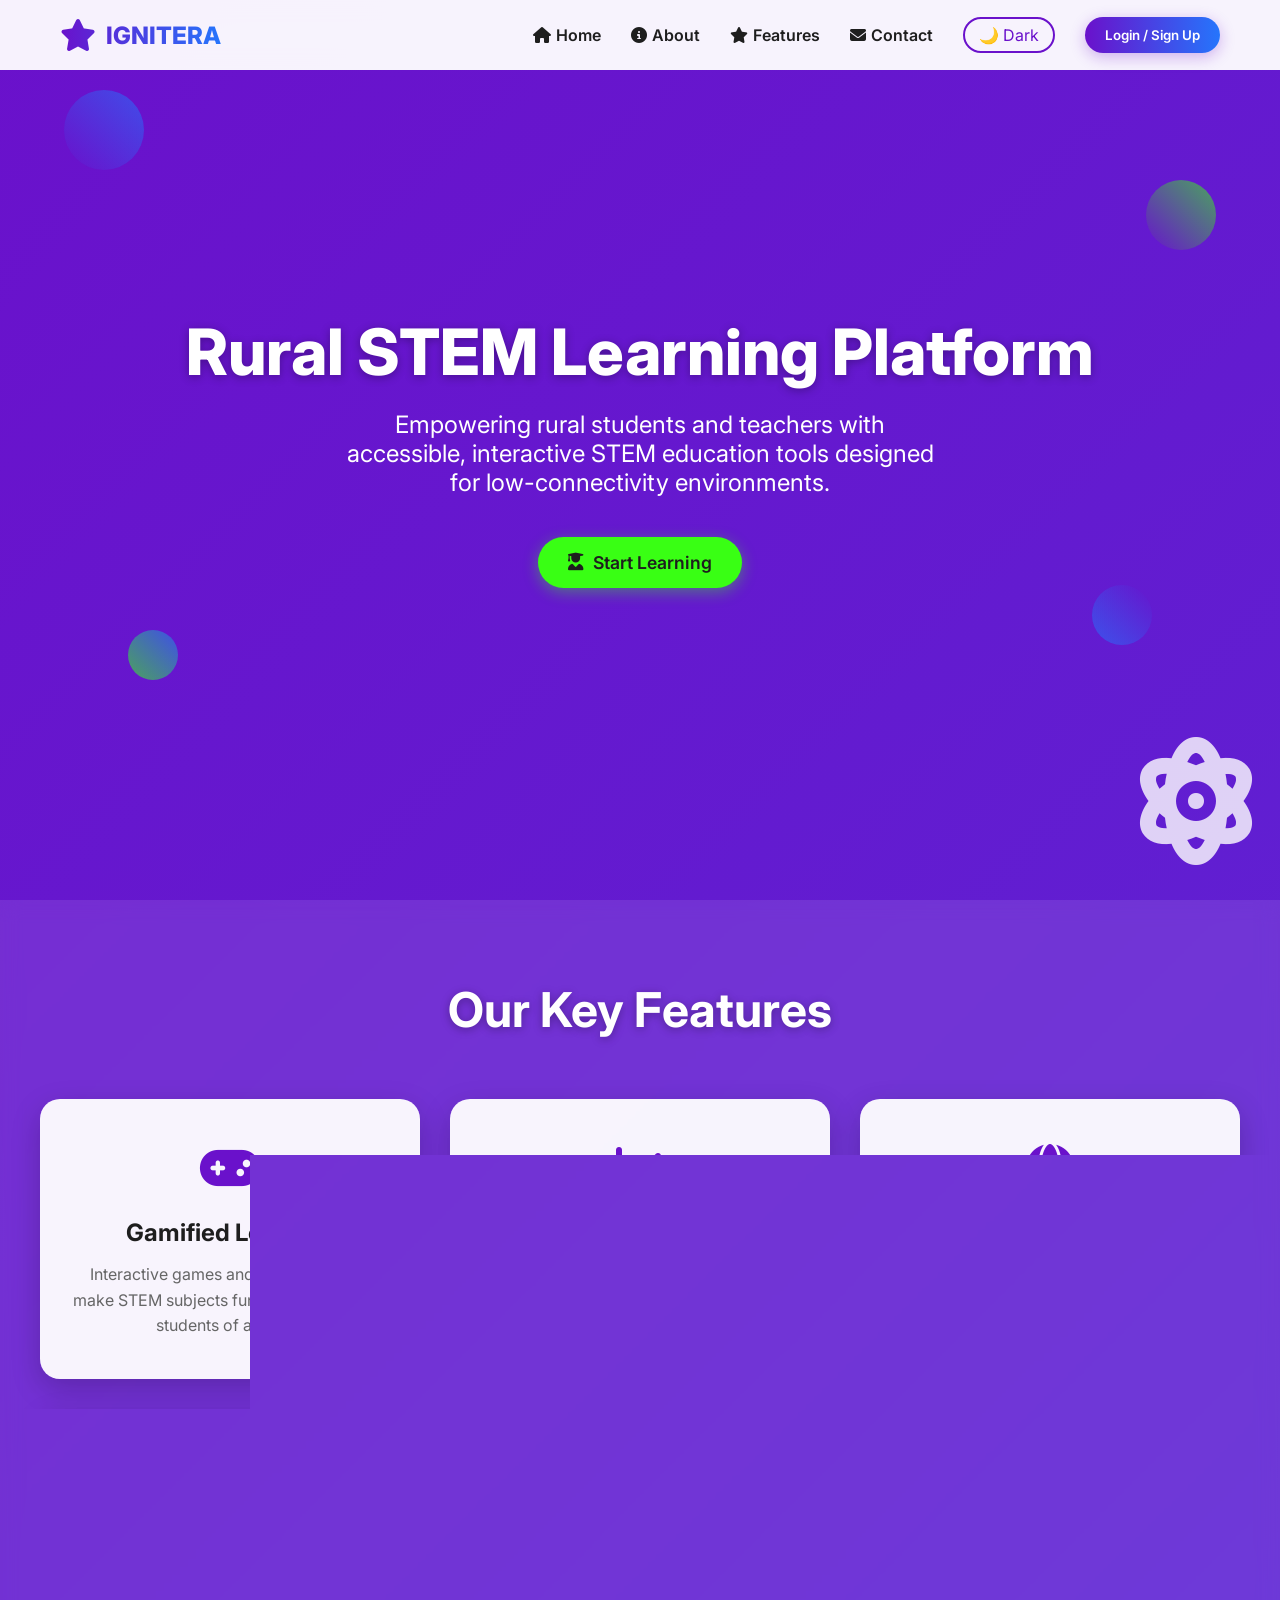
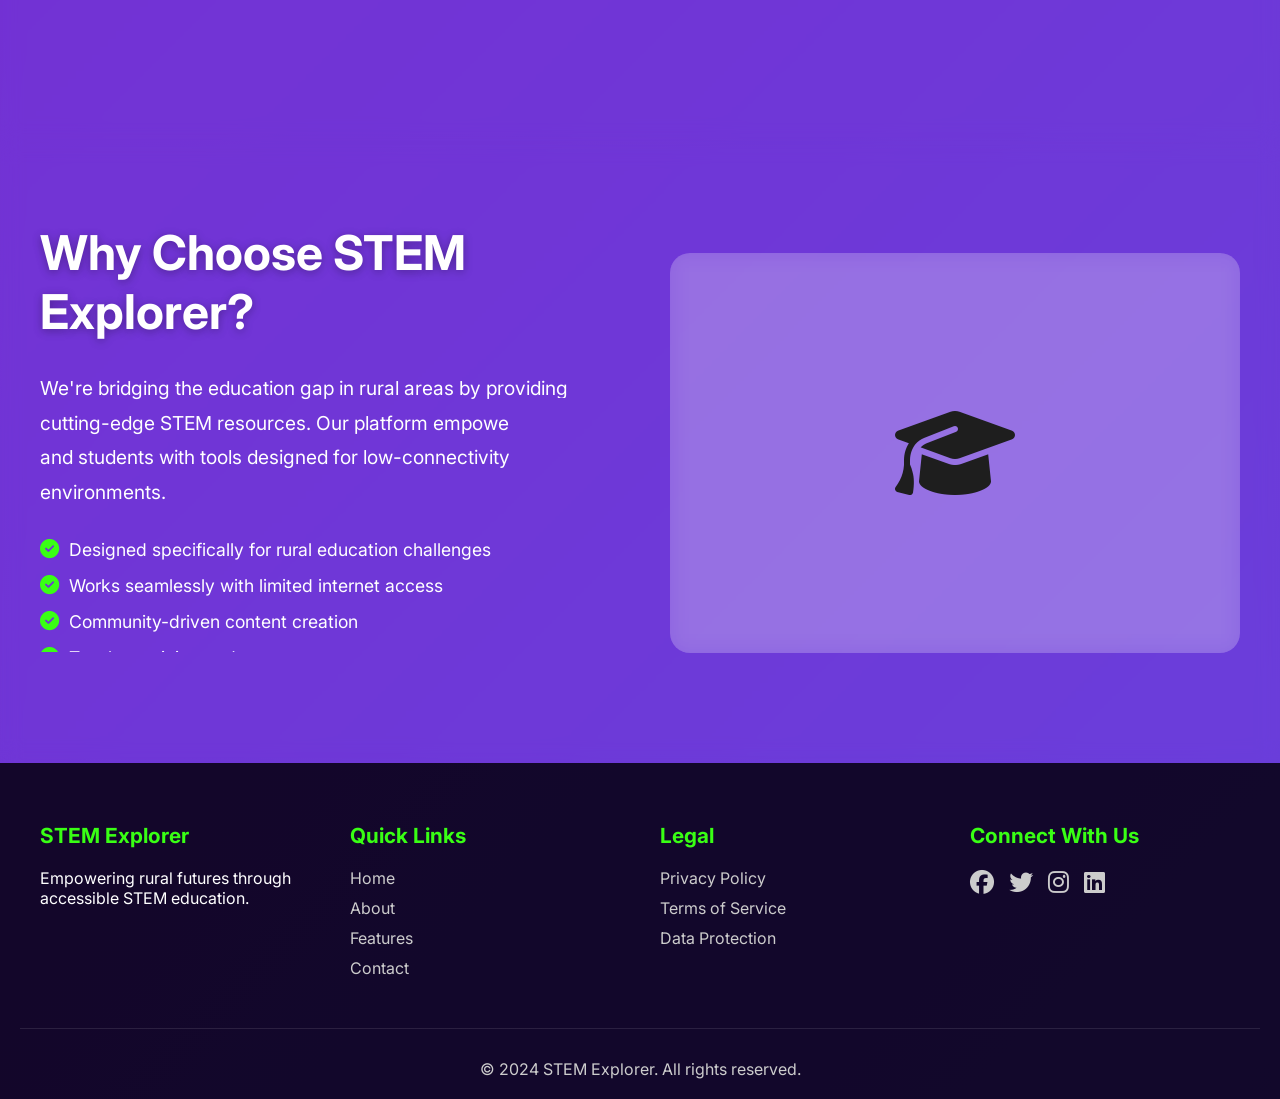
==== index.html @ f018b22e "Add dark mode toggle functionality to index.html" ====
<!DOCTYPE html>
<html lang="en">
<head>
    <meta charset="UTF-8">
    <meta name="viewport" content="width=device-width, initial-scale=1.0">
    <title>STEM Explorer | Rural STEM Learning Platform</title>
    <link rel="stylesheet" href="https://cdnjs.cloudflare.com/ajax/libs/font-awesome/6.4.0/css/all.min.css">
    <link href="https://fonts.googleapis.com/css2?family=Inter:wght@300;400;600;700;800&display=swap" rel="stylesheet">
    <style>
        * {
            margin: 0;
            padding: 0;
            box-sizing: border-box;
            font-family: 'Inter', sans-serif;
        }
        
        body {
            background: linear-gradient(135deg, #6A11CB 0%, #2575FC 100%);
            background-size: 400% 400%;
            animation: gradient 15s ease infinite;
            color: #1E1E1E;
            overflow-x: hidden;
        }
        
        @keyframes gradient {
            0%, 100% { background-position: 0% 50%; }
            50% { background-position: 100% 50%; }
        }
        
        /* Navbar Styles */
        .navbar {
            position: fixed;
            top: 0;
            width: 100%;
            background: rgba(255, 255, 255, 0.95);
            backdrop-filter: blur(12px);
            box-shadow: 0 4px 6px -1px rgba(0, 0, 0, 0.1);
            z-index: 1000;
            transition: all 0.3s ease;
        }
        
        .navbar-content {
            max-width: 1200px;
            margin: 0 auto;
            padding: 0 20px;
            display: flex;
            justify-content: space-between;
            align-items: center;
            height: 70px;
        }
        
        .logo {
            display: flex;
            align-items: center;
            gap: 10px;
            font-size: 1.5rem;
            font-weight: 800;
            background: linear-gradient(to right, #6A11CB, #2575FC);
            -webkit-background-clip: text;
            -webkit-text-fill-color: transparent;
            cursor: pointer;
        }
        
        .logo i {
            font-size: 2rem;
            color: #39FF14;
            animation: pulse 2s infinite;
        }
        
        @keyframes pulse {
            0%, 100% { transform: scale(1); }
            50% { transform: scale(1.1); }
        }
        
        .nav-links {
            display: flex;
            list-style: none;
            gap: 30px;
            align-items: center;
        }
        
        .nav-links a {
            text-decoration: none;
            color: #1E1E1E;
            font-weight: 600;
            transition: color 0.3s ease;
            display: flex;
            align-items: center;
            gap: 5px;
        }
        
        .nav-links a:hover {
            color: #6A11CB;
        }
        
        .login-btn {
            background: linear-gradient(to right, #6A11CB, #2575FC);
            color: white;
            padding: 10px 20px;
            border-radius: 25px;
            font-weight: 600;
            border: none;
            cursor: pointer;
            transition: all 0.3s ease;
            box-shadow: 0 4px 15px rgba(106, 17, 203, 0.3);
        }
        
        .login-btn:hover {
            transform: translateY(-2px);
            box-shadow: 0 6px 20px rgba(106, 17, 203, 0.4);
        }
        
        .mobile-menu-btn {
            display: none;
            background: none;
            border: none;
            font-size: 1.5rem;
            color: #1E1E1E;
            cursor: pointer;
        }
        
        .mobile-menu {
            display: none;
            position: absolute;
            top: 100%;
            left: 0;
            width: 100%;
            background: rgba(255, 255, 255, 0.95);
            backdrop-filter: blur(12px);
            flex-direction: column;
            gap: 20px;
            padding: 20px;
            box-shadow: 0 4px 6px -1px rgba(0, 0, 0, 0.1);
        }
        
        .mobile-menu.active {
            display: flex;
        }
        
        /* Hero Section */
        .hero {
            min-height: 100vh;
            display: flex;
            align-items: center;
            justify-content: center;
            text-align: center;
            padding: 0 20px;
            color: white;
            position: relative;
        }
        
        .hero-content h1 {
            font-size: 4rem;
            font-weight: 800;
            margin-bottom: 20px;
            text-shadow: 0 2px 10px rgba(0, 0, 0, 0.3);
            animation: fadeInUp 1s ease;
        }
        
        .hero-content p {
            font-size: 1.5rem;
            margin-bottom: 40px;
            max-width: 600px;
            margin-left: auto;
            margin-right: auto;
            animation: fadeInUp 1s ease 0.2s both;
        }
        
        .hero-buttons {
            display: flex;
            gap: 20px;
            justify-content: center;
            flex-wrap: wrap;
            animation: fadeInUp 1s ease 0.4s both;
        }
        
        .hero-btn {
            background: #39FF14;
            color: #1E1E1E;
            padding: 15px 30px;
            border: none;
            border-radius: 50px;
            font-size: 1.1rem;
            font-weight: 600;
            cursor: pointer;
            transition: all 0.3s ease;
            box-shadow: 0 4px 15px rgba(57, 255, 20, 0.4);
            display: flex;
            align-items: center;
            gap: 10px;
        }
        
        .hero-btn:hover {
            transform: translateY(-3px) scale(1.05);
            box-shadow: 0 8px 25px rgba(57, 255, 20, 0.6);
        }
        
        .hero-illustration {
            position: absolute;
            bottom: 20px;
            right: 20px;
            font-size: 8rem;
            opacity: 0.8;
            animation: float 6s ease-in-out infinite;
        }
        
        @keyframes fadeInUp {
            from {
                opacity: 0;
                transform: translateY(50px);
            }
            to {
                opacity: 1;
                transform: translateY(0);
            }
        }
        
        @keyframes float {
            0%, 100% { transform: translateY(0px); }
            50% { transform: translateY(-20px); }
        }
        
        /* Features Section */
        .features-section {
            padding: 80px 20px;
            background: rgba(255, 255, 255, 0.1);
            backdrop-filter: blur(10px);
        }
        
        .features-container {
            max-width: 1200px;
            margin: 0 auto;
            text-align: center;
        }
        
        .features-title {
            font-size: 3rem;
            font-weight: 700;
            margin-bottom: 60px;
            color: white;
            text-shadow: 0 2px 10px rgba(0, 0, 0, 0.3);
        }
        
        .features-grid {
            display: grid;
            grid-template-columns: repeat(auto-fit, minmax(300px, 1fr));
            gap: 30px;
        }
        
        .feature-card {
            background: rgba(255, 255, 255, 0.95);
            padding: 40px 30px;
            border-radius: 20px;
            text-align: center;
            box-shadow: 0 10px 30px rgba(0, 0, 0, 0.2);
            transition: all 0.3s ease;
            color: #1E1E1E;
        }
        
        .feature-card:hover {
            transform: translateY(-10px) scale(1.02);
            box-shadow: 0 20px 40px rgba(0, 0, 0, 0.3);
        }
        
        .feature-icon {
            font-size: 3rem;
            color: #6A11CB;
            margin-bottom: 20px;
        }
        
        .feature-card h3 {
            font-size: 1.5rem;
            font-weight: 700;
            margin-bottom: 15px;
        }
        
        .feature-card p {
            color: #666;
            line-height: 1.6;
        }
        
        /* About Section */
        .about-section {
            padding: 80px 20px;
            background: rgba(255, 255, 255, 0.1);
            backdrop-filter: blur(10px);
        }
        
        .about-container {
            max-width: 1200px;
            margin: 0 auto;
            display: grid;
            grid-template-columns: 1fr 1fr;
            gap: 60px;
            align-items: center;
        }
        
        .about-text h2 {
            font-size: 3rem;
            font-weight: 700;
            margin-bottom: 30px;
            color: white;
            text-shadow: 0 2px 10px rgba(0, 0, 0, 0.3);
        }
        
        .about-text p {
            font-size: 1.2rem;
            color: white;
            line-height: 1.8;
            margin-bottom: 30px;
        }
        
        .about-features {
            list-style: none;
        }
        
        .about-features li {
            display: flex;
            align-items: center;
            gap: 10px;
            margin-bottom: 15px;
            color: white;
            font-size: 1.1rem;
        }
        
        .about-features i {
            color: #39FF14;
            font-size: 1.2rem;
        }
        
        .about-image {
            background: rgba(255, 255, 255, 0.2);
            height: 400px;
            border-radius: 20px;
            display: flex;
            align-items: center;
            justify-content: center;
            font-size: 6rem;
            backdrop-filter: blur(10px);
        }
        
        /* Footer */
        .footer {
            background: rgba(0, 0, 0, 0.8);
            padding: 60px 20px 20px;
            color: white;
        }
        
        .footer-content {
            max-width: 1200px;
            margin: 0 auto;
            display: grid;
            grid-template-columns: repeat(auto-fit, minmax(250px, 1fr));
            gap: 40px;
            margin-bottom: 40px;
        }
        
        .footer-section h4 {
            font-size: 1.3rem;
            font-weight: 700;
            margin-bottom: 20px;
            color: #39FF14;
        }
        
        .footer-section ul {
            list-style: none;
        }
        
        .footer-section ul li {
            margin-bottom: 10px;
        }
        
        .footer-section ul li a {
            color: #ccc;
            text-decoration: none;
            transition: color 0.3s ease;
        }
        
        .footer-section ul li a:hover {
            color: #39FF14;
        }
        
        .social-icons {
            display: flex;
            gap: 15px;
        }
        
        .social-icons a {
            color: #ccc;
            font-size: 1.5rem;
            transition: color 0.3s ease, transform 0.3s ease;
        }
        
        .social-icons a:hover {
            color: #39FF14;
            transform: scale(1.2);
        }
        
        .footer-bottom {
            text-align: center;
            padding-top: 30px;
            border-top: 1px solid rgba(255, 255, 255, 0.1);
            color: #ccc;
        }
        
        /* Floating Elements */
        .floating-elements {
            position: fixed;
            width: 100%;
            height: 100%;
            top: 0;
            left: 0;
            pointer-events: none;
            z-index: -1;
            overflow: hidden;
        }
        
        .floating-element {
            position: absolute;
            border-radius: 50%;
            opacity: 0.6;
            animation: float 15s infinite linear;
        }
        
        .element-1 {
            width: 80px;
            height: 80px;
            background: linear-gradient(45deg, #6A11CB, #2575FC);
            top: 10%;
            left: 5%;
            animation-duration: 20s;
        }
        
        .element-2 {
            width: 50px;
            height: 50px;
            background: linear-gradient(45deg, #39FF14, #2575FC);
            top: 70%;
            left: 10%;
            animation-duration: 15s;
            animation-delay: 1s;
        }
        
        .element-3 {
            width: 70px;
            height: 70px;
            background: linear-gradient(45deg, #6A11CB, #39FF14);
            top: 20%;
            right: 5%;
            animation-duration: 25s;
            animation-delay: 0.5s;
        }
        
        .element-4 {
            width: 60px;
            height: 60px;
            background: linear-gradient(45deg, #2575FC, #6A11CB);
            top: 65%;
            right: 10%;
            animation-duration: 18s;
            animation-delay: 2s;
        }
        
        @keyframes float {
            0% { transform: translateY(0) rotate(0deg); }
            50% { transform: translateY(-20px) rotate(180deg); }
            100% { transform: translateY(0) rotate(360deg); }
        }
        
        /* Responsive Design */
        @media (max-width: 768px) {
            .navbar-content {
                padding: 0 15px;
            }
            
            .nav-links {
                display: none;
            }
            
            .mobile-menu-btn {
                display: block;
            }
            
            .hero-content h1 {
                font-size: 2.5rem;
            }
            
            .hero-content p {
                font-size: 1.2rem;
            }
            
            .hero-buttons {
                flex-direction: column;
                align-items: center;
            }
            
            .hero-btn {
                width: 100%;
                max-width: 300px;
                justify-content: center;
            }
            
            .features-title {
                font-size: 2rem;
            }
            
            .about-container {
                grid-template-columns: 1fr;
                gap: 30px;
                text-align: center;
            }
            
            .about-text h2 {
                font-size: 2rem;
            }
            
            .about-image {
                height: 300px;
                font-size: 4rem;
            }
            
            .footer-content {
                grid-template-columns: 1fr;
                text-align: center;
                gap: 20px;
            }
        }
        
        /* Smooth Scroll */
        html {
            scroll-behavior: smooth;
        }
        /* Dark Mode */
body.dark {
  background: linear-gradient(135deg, #0f0c29 0%, #1a1a2e 100%);
  color: #f0f0f0;
}
body.dark .navbar {
  background: rgba(20, 20, 30, 0.95);
}
body.dark .nav-links a {
  color: #f0f0f0;
}
body.dark .mobile-menu {
  background: rgba(20, 20, 30, 0.95);
}
body.dark .feature-card {
  background: rgba(30, 30, 50, 0.95);
  color: #f0f0f0;
}
body.dark .feature-card p {
  color: #aaa;
}
body.dark .footer {
  background: rgba(0, 0, 0, 0.95);
}
.dark-toggle {
  background: none;
  border: 2px solid #6A11CB;
  border-radius: 50px;
  padding: 6px 14px;
  cursor: pointer;
  font-size: 1rem;
  color: #6A11CB;
  transition: all 0.3s ease;
}
.dark-toggle:hover {
  background: #6A11CB;
  color: white;
}
    </style>
</head>
<body>
    <!-- Floating Elements -->
    <div class="floating-elements">
        <div class="floating-element element-1"></div>
        <div class="floating-element element-2"></div>
        <div class="floating-element element-3"></div>
        <div class="floating-element element-4"></div>
    </div>

    <!-- Navbar -->
    <nav class="navbar">
        <div class="navbar-content">
            <div class="logo" onclick="scrollToSection('hero')">
                <i class="fas fa-star"></i>
                <span>IGNITERA</span>
            </div>
            <ul class="nav-links">

                <li><a href="#hero" onclick="scrollToSection('hero')"><i class="fas fa-home"></i> Home</a></li>
                <li><a href="#about" onclick="scrollToSection('about')"><i class="fas fa-info-circle"></i> About</a></li>
                <li><a href="#features" onclick="scrollToSection('features')"><i class="fas fa-star"></i> Features</a></li>
                <li><a href="#contact" onclick="scrollToSection('contact')"><i class="fas fa-envelope"></i> Contact</a></li>
                <li><button class="dark-toggle" onclick="toggleDarkMode()" id="darkBtn">🌙 Dark</button></li>
                <li><button class="login-btn" onclick="window.location.href='login.html'"">Login / Sign Up</button></li>
            </ul>
            <button class="mobile-menu-btn" onclick="toggleMobileMenu()">
                <i class="fas fa-bars"></i>
            </button>
            <div class="mobile-menu" id="mobileMenu">
                <a href="#hero" onclick="scrollToSection('hero'); toggleMobileMenu()">Home</a>
                <a href="#about" onclick="scrollToSection('about'); toggleMobileMenu()">About</a>
                <a href="#features" onclick="scrollToSection('features'); toggleMobileMenu()">Features</a>
                <a href="#contact" onclick="scrollToSection('contact'); toggleMobileMenu()">Contact</a>
                <button class="login-btn" onclick="openAuthModal(); toggleMobileMenu()">Login / Sign Up</button>
            </div>
        </div>
    </nav>

    <!-- Hero Section -->
    <section id="hero" class="hero">
        <div class="hero-content">
            <h1>Rural STEM Learning Platform</h1>
            <p>Empowering rural students and teachers with accessible, interactive STEM education tools designed for low-connectivity environments.</p>
            <div class="hero-buttons">
                <button class="hero-btn" onclick="window.location.href='login.html'">
                    <i class="fas fa-user-graduate"></i> Start Learning
                </button>
               
            </div>
        </div>
        <div class="hero-illustration">
            <i class="fas fa-atom"></i>
        </div>
    </section>

    <!-- Features Section -->
    <section id="features" class="features-section">
        <div class="features-container">
            <h2 class="features-title">Our Key Features</h2>
            <div class="features-grid">
                <div class="feature-card">
                    <div class="feature-icon">
                        <i class="fas fa-gamepad"></i>
                    </div>
                    <h3>Gamified Learning</h3>
                    <p>Interactive games and challenges that make STEM subjects fun and engaging for students of all ages.</p>
                </div>
                <div class="feature-card">
                    <div class="feature-icon">
                        <i class="fas fa-chart-line"></i>
                    </div>
                    <h3>Progress Tracking</h3>
                    <p>Monitor student progress with detailed analytics and personalized learning pathways.</p>
                </div>
                <div class="feature-card">
                    <div class="feature-icon">
                        <i class="fas fa-globe"></i>
                    </div>
                    <h3>Multilingual Support</h3>
                    <p>Content available in multiple regional languages to ensure accessibility for all students.</p>
                </div>
                <div class="feature-card">
                    <div class="feature-icon">
                        <i class="fas fa-wifi-slash"></i>
                    </div>
                    <h3>Offline Access</h3>
                    <p>Download content and continue learning even without internet connectivity.</p>
                </div>
            </div>
        </div>
    </section>

    <!-- About Section -->
    <section id="about" class="about-section">
        <div class="about-container">
            <div class="about-text">
                <h2>Why Choose STEM Explorer?</h2>
                <p>We're bridging the education gap in rural areas by providing cutting-edge STEM resources. Our platform empowers teachers and students with tools designed for low-connectivity environments.</p>
                <ul class="about-features">
                    <li><i class="fas fa-check-circle"></i> Designed specifically for rural education challenges</li>
                    <li><i class="fas fa-check-circle"></i> Works seamlessly with limited internet access</li>
                    <li><i class="fas fa-check-circle"></i> Community-driven content creation</li>
                    <li><i class="fas fa-check-circle"></i> Teacher training and support programs</li>
                </ul>
            </div>
            <div class="about-image">
                <i class="fas fa-graduation-cap"></i>
            </div>
        </div>
    </section>

    <!-- Footer -->
    <footer id="contact" class="footer">
        <div class="footer-content">
            <div class="footer-section">
                <h4>STEM Explorer</h4>
                <p>Empowering rural futures through accessible STEM education.</p>
            </div>
            <div class="footer-section">
                <h4>Quick Links</h4>
                <ul>
                    <li><a href="#hero">Home</a></li>
                    <li><a href="#about">About</a></li>
                    <li><a href="#features">Features</a></li>
                    <li><a href="#contact">Contact</a></li>
                </ul>
            </div>
            <div class="footer-section">
                <h4>Legal</h4>
                <ul>
                    <li><a href="#">Privacy Policy</a></li>
                    <li><a href="#">Terms of Service</a></li>
                    <li><a href="#">Data Protection</a></li>
                </ul>
            </div>
            <div class="footer-section">
                <h4>Connect With Us</h4>
                <div class="social-icons">
                    <a href="#"><i class="fab fa-facebook"></i></a>
                    <a href="#"><i class="fab fa-twitter"></i></a>
                    <a href="#"><i class="fab fa-instagram"></i></a>
                    <a href="#"><i class="fab fa-linkedin"></i></a>
                </div>
            </div>
        </div>
        <div class="footer-bottom">
            <p>&copy; 2024 STEM Explorer. All rights reserved.</p>
        </div>
    </footer>

    <script>
        // Function to scroll to a section
        function scrollToSection(sectionId) {
            document.getElementById(sectionId).scrollIntoView({ behavior: 'smooth' });
        }
        
        // Function to toggle mobile menu
        function toggleMobileMenu() {
            const menu = document.getElementById('mobileMenu');
            menu.classList.toggle('active');
        }
        
        // Function to open auth modal (placeholder)
        function openAuthModal() {
            alert("Login/Sign Up functionality would open here. This would connect to your authentication system.");
        }
        
        // Add scroll event listener to update navbar style
        window.addEventListener('scroll', function() {
            const navbar = document.querySelector('.navbar');
            if (window.scrollY > 50) {
                navbar.style.boxShadow = '0 4px 6px -1px rgba(0, 0, 0, 0.1)';
            } else {
                navbar.style.boxShadow = 'none';
            }
        });
        
        // Initialize animations on page load
        window.addEventListener('DOMContentLoaded', function() {
            // Add animation delay to feature cards
            const featureCards = document.querySelectorAll('.feature-card');
            featureCards.forEach((card, index) => {
                card.style.animationDelay = `${index * 0.2}s`;
            });
        });
        function toggleDarkMode() {
  document.body.classList.toggle('dark');
  const isDark = document.body.classList.contains('dark');
  localStorage.setItem('darkMode', isDark);
  document.getElementById('darkBtn').textContent = isDark ? '☀️ Light' : '🌙 Dark';
}

if (localStorage.getItem('darkMode') === 'true') {
  document.body.classList.add('dark');
  document.getElementById('darkBtn').textContent = '☀️ Light';
}
    </script>
</body>
</html>
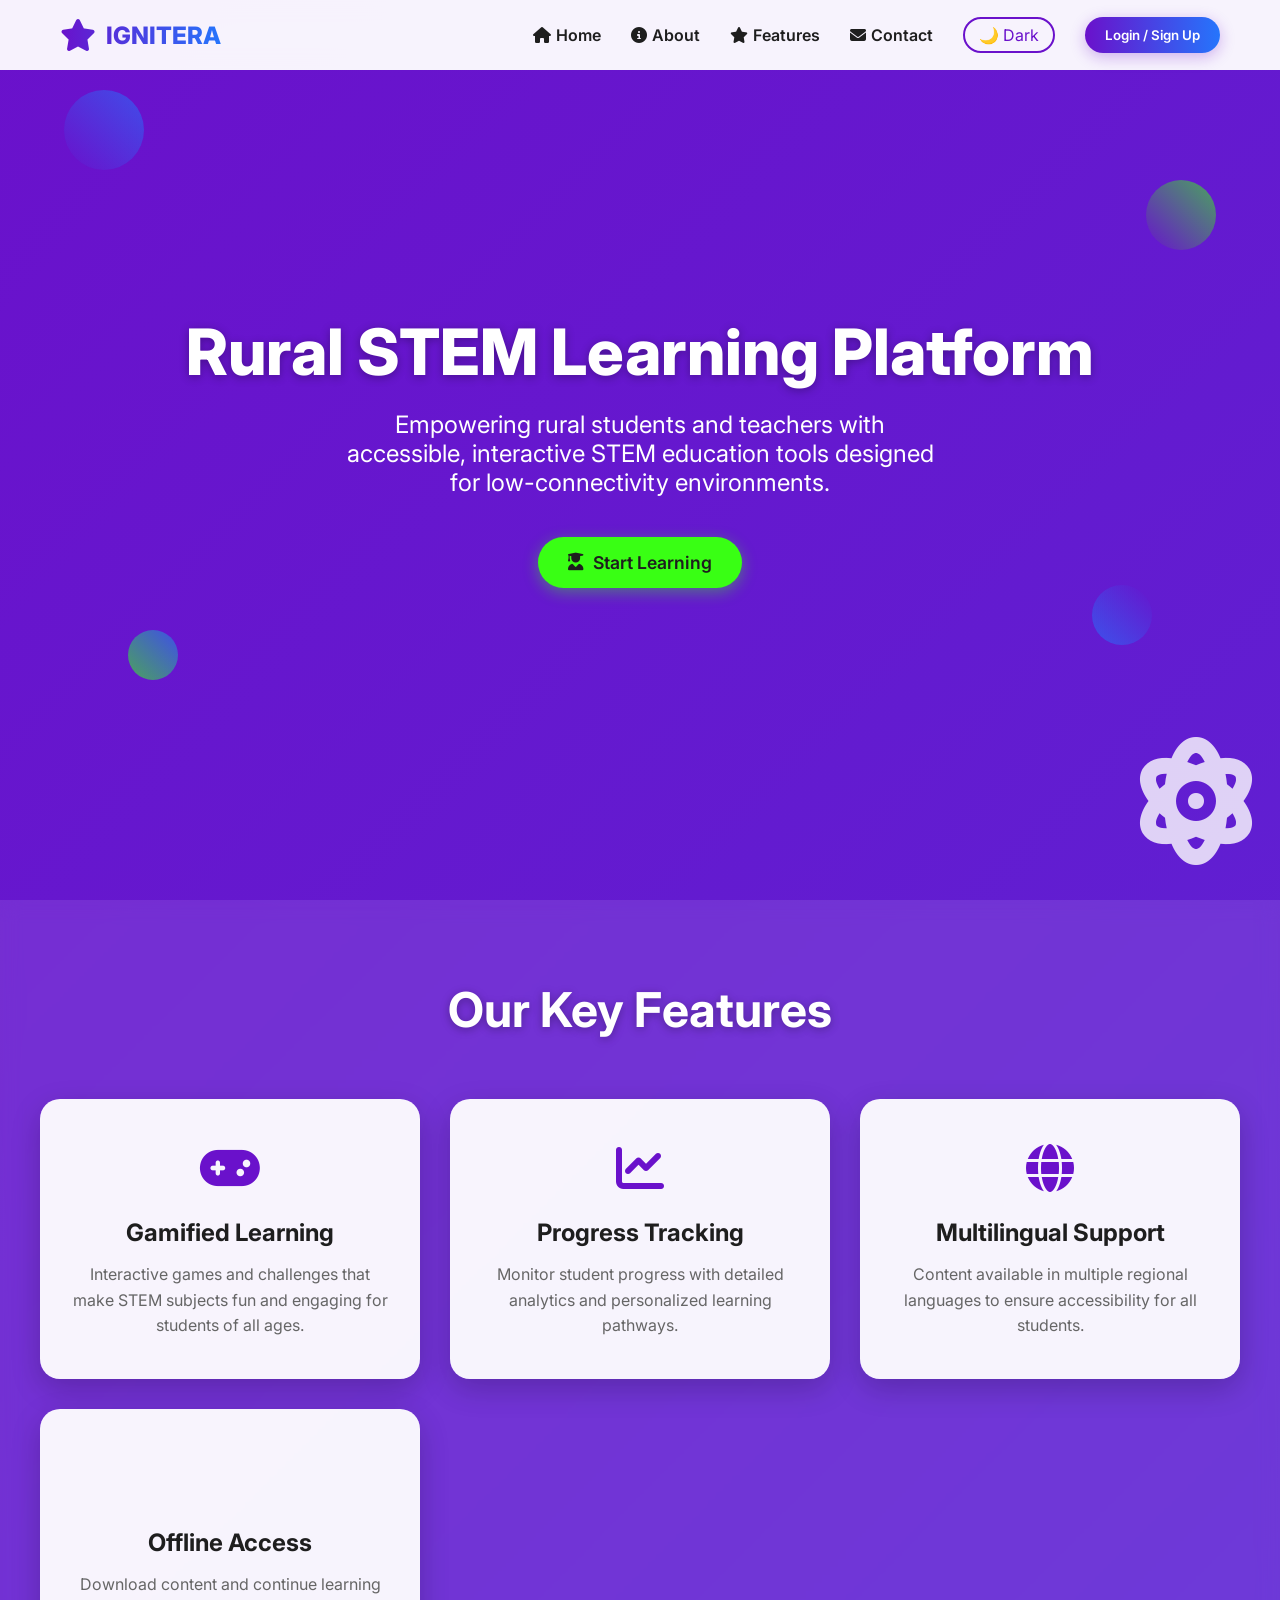
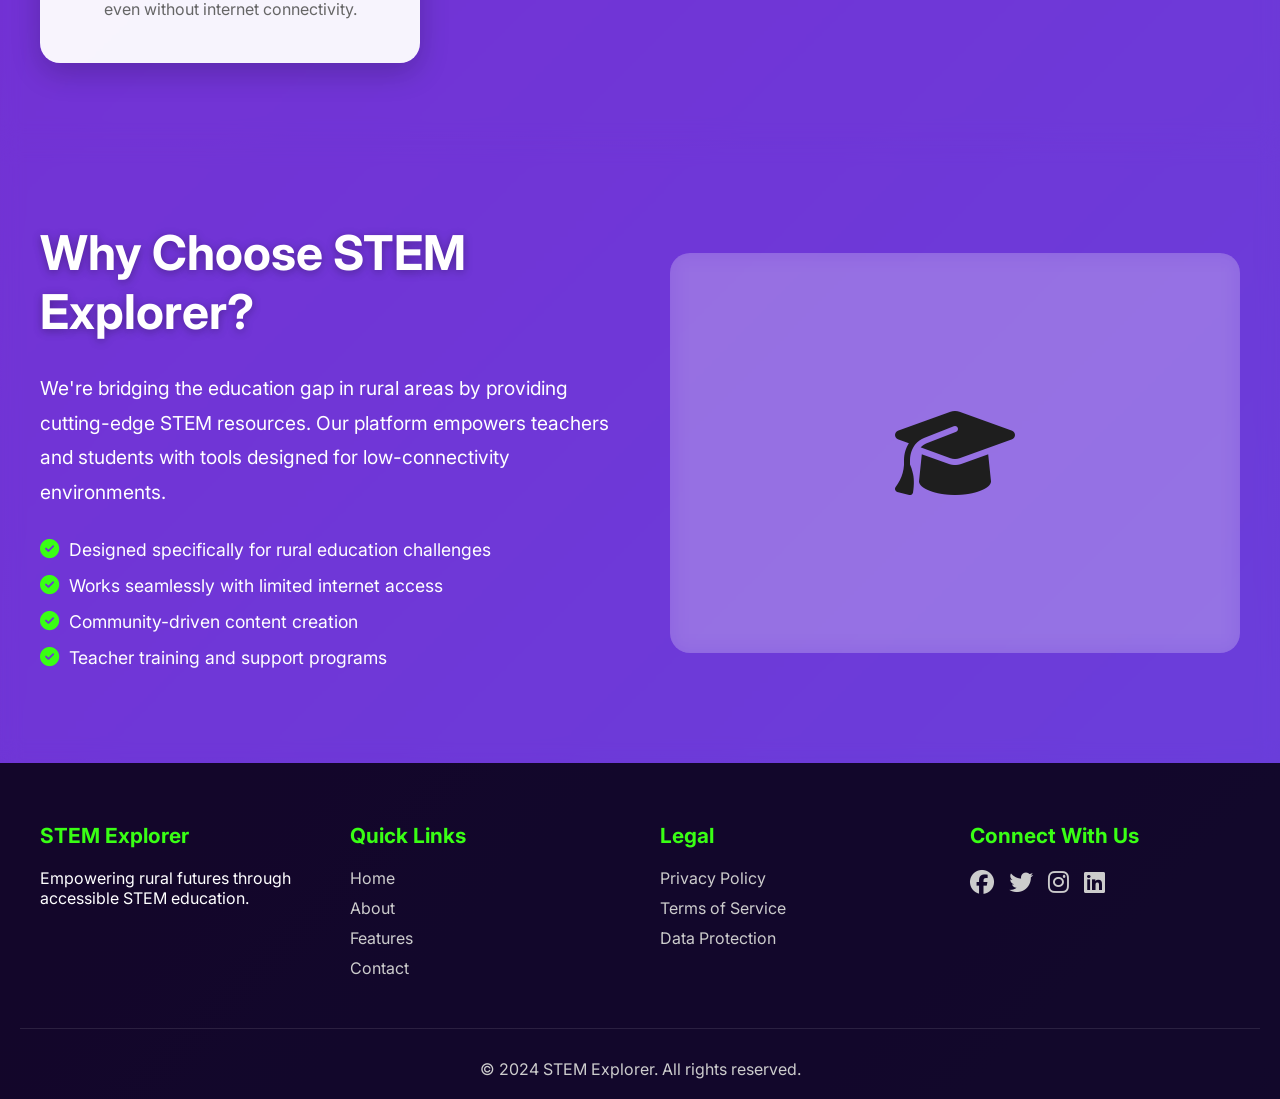
==== commit ed02e259: "Add dark mode toggle button for mobile view" ====
--- a/index.html
+++ b/index.html
@@ -603,6 +603,7 @@
                 <a href="#about" onclick="scrollToSection('about'); toggleMobileMenu()">About</a>
                 <a href="#features" onclick="scrollToSection('features'); toggleMobileMenu()">Features</a>
                 <a href="#contact" onclick="scrollToSection('contact'); toggleMobileMenu()">Contact</a>
+                <button class="dark-toggle" onclick="toggleDarkMode()" id="darkBtnMobile">🌙 Dark</button>
                 <button class="login-btn" onclick="openAuthModal(); toggleMobileMenu()">Login / Sign Up</button>
             </div>
         </div>
@@ -755,16 +756,23 @@
                 card.style.animationDelay = `${index * 0.2}s`;
             });
         });
-        function toggleDarkMode() {
+function toggleDarkMode() {
   document.body.classList.toggle('dark');
   const isDark = document.body.classList.contains('dark');
   localStorage.setItem('darkMode', isDark);
-  document.getElementById('darkBtn').textContent = isDark ? '☀️ Light' : '🌙 Dark';
+  const label = isDark ? '☀️ Light' : '🌙 Dark';
+  document.getElementById('darkBtn').textContent = label;
+  if (document.getElementById('darkBtnMobile')) {
+    document.getElementById('darkBtnMobile').textContent = label;
+  }
 }
 
 if (localStorage.getItem('darkMode') === 'true') {
   document.body.classList.add('dark');
   document.getElementById('darkBtn').textContent = '☀️ Light';
+  if (document.getElementById('darkBtnMobile')) {
+    document.getElementById('darkBtnMobile').textContent = '☀️ Light';
+  }
 }
     </script>
 </body>
